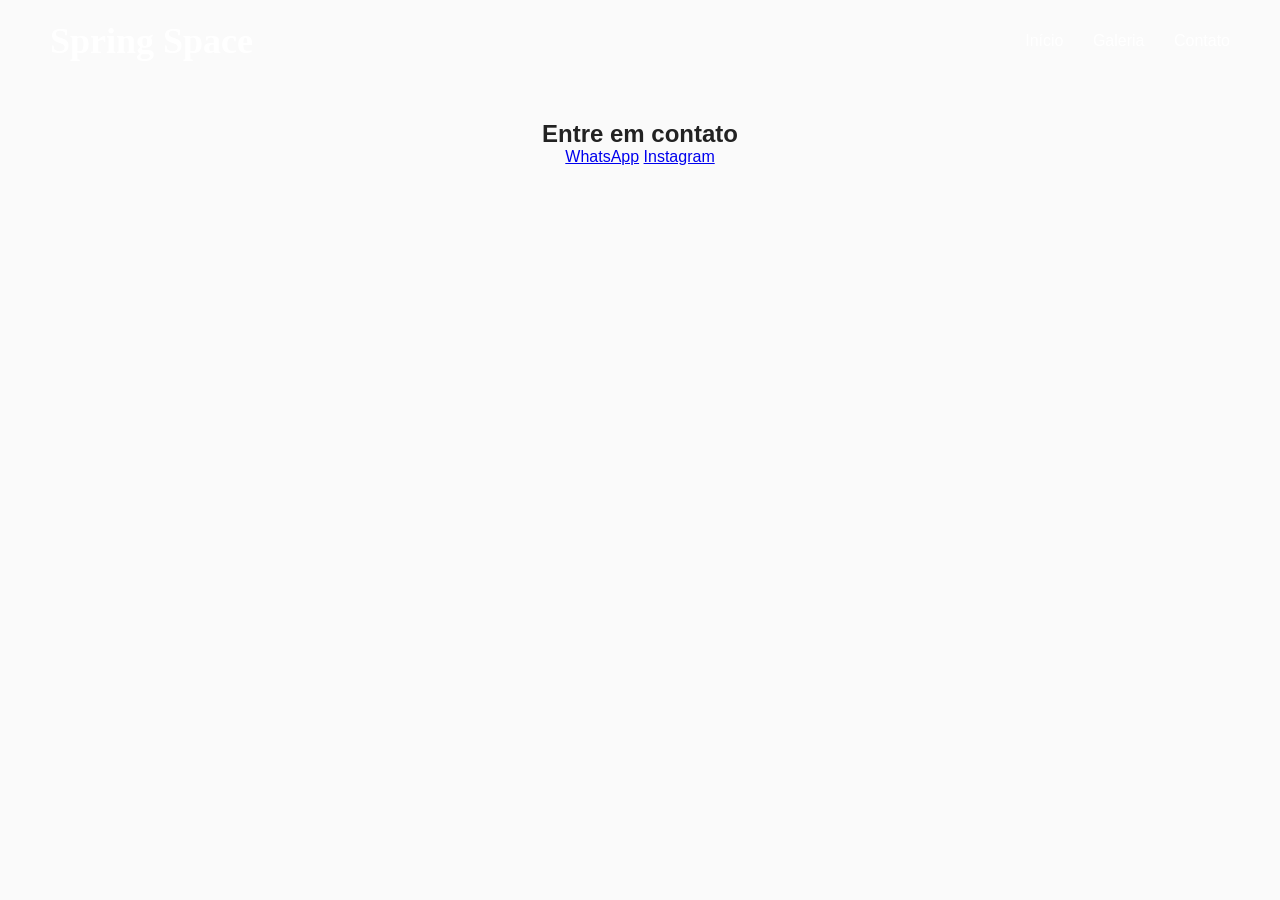
==== contato.html @ cb0e1561 "Add files via upload" ====
<!DOCTYPE html>
<html lang="pt-br">
<head>
<meta charset="UTF-8">
<title>Contato</title>
<link rel="stylesheet" href="css/style.css">
</head>
<body>

<header>
    <h1 class="logo">Spring Space</h1>
    <nav>
        <a href="index.html">Início</a>
        <a href="galeria.html">Galeria</a>
        <a href="contato.html">Contato</a>
    </nav>
</header>

<section class="contato">
<h2>Entre em contato</h2>

<a href="https://wa.me/5518981238921" class="btn">WhatsApp</a>

<a href="https://www.instagram.com/spri.gnspace" class="btn insta">
Instagram
</a>

</section>

</body>
</html>
---- css/style.css ----
/* RESET */
* {
    margin: 0;
    padding: 0;
    box-sizing: border-box;
}

body {
    font-family: 'Poppins', sans-serif;
    background: #fafafa;
    color: #222;
}

/* HEADER TRANSPARENTE */
header {
    position: fixed;
    width: 100%;
    top: 0;
    padding: 20px 50px;
    display: flex;
    justify-content: space-between;
    align-items: center;
    transition: 0.4s;
    z-index: 1000;
}

header.scrolled {
    background: rgba(0,0,0,0.7);
    backdrop-filter: blur(10px);
}

/* LOGO ASSINATURA */
.logo {
    font-family: 'Great Vibes', cursive;
    font-size: 36px;
    color: white;
}

/* MENU */
nav a {
    margin-left: 25px;
    color: white;
    text-decoration: none;
    position: relative;
}

/* LINHA ANIMADA */
nav a::after {
    content: "";
    width: 0%;
    height: 2px;
    background: white;
    position: absolute;
    left: 0;
    bottom: -5px;
    transition: 0.3s;
}

nav a:hover::after {
    width: 100%;
}

/* HERO COM IMAGEM */
.hero {
    height: 100vh;
    background: url('../assets/evento1/1.jpg') center/cover no-repeat;
    display: flex;
    align-items: center;
    justify-content: center;
    text-align: center;
    color: white;
    position: relative;
}

/* OVERLAY ESCURO */
.hero::before {
    content: "";
    position: absolute;
    width: 100%;
    height: 100%;
    background: rgba(0,0,0,0.5);
}

/* TEXTO HERO */
.hero h2 {
    position: relative;
    font-size: 48px;
    max-width: 700px;
    animation: fadeUp 1.5s ease;
}

/* GALERIA */
.galeria {
    padding: 100px 40px;
    display: grid;
    grid-template-columns: repeat(auto-fit, minmax(300px,1fr));
    gap: 25px;
}

/* EVENTO */
.evento {
    background: white;
    border-radius: 15px;
    overflow: hidden;
    box-shadow: 0 8px 25px rgba(0,0,0,0.1);
    transition: 0.4s;
    opacity: 0;
    transform: translateY(40px);
}

/* ANIMAÇÃO AO APARECER */
.evento.show {
    opacity: 1;
    transform: translateY(0);
}

/* HOVER LUXO */
.evento:hover {
    transform: scale(1.03);
}

/* IMG */
.evento img {
    width: 100%;
    height: 250px;
    object-fit: cover;
    cursor: pointer;
}

/* TEXTO */
.evento p {
    padding: 15px;
}

/* LIGHTBOX */
.lightbox {
    position: fixed;
    display: none;
    top: 0;
    left: 0;
    width: 100%;
    height: 100%;
    background: rgba(0,0,0,0.9);
    justify-content: center;
    align-items: center;
}

.lightbox img {
    max-width: 90%;
    max-height: 90%;
}

/* BOTÃO WHATSAPP */
.whatsapp {
    position: fixed;
    bottom: 20px;
    right: 20px;
    background: #25d366;
    color: white;
    padding: 15px 18px;
    border-radius: 50%;
    font-size: 22px;
    text-decoration: none;
    box-shadow: 0 5px 15px rgba(0,0,0,0.3);
}

/* CONTATO */
.contato {
    padding: 120px 20px;
    text-align: center;
}

/* ANIMAÇÃO */
@keyframes fadeUp {
    from {
        opacity: 0;
        transform: translateY(30px);
    }
    to {
        opacity: 1;
        transform: translateY(0);
    }
}
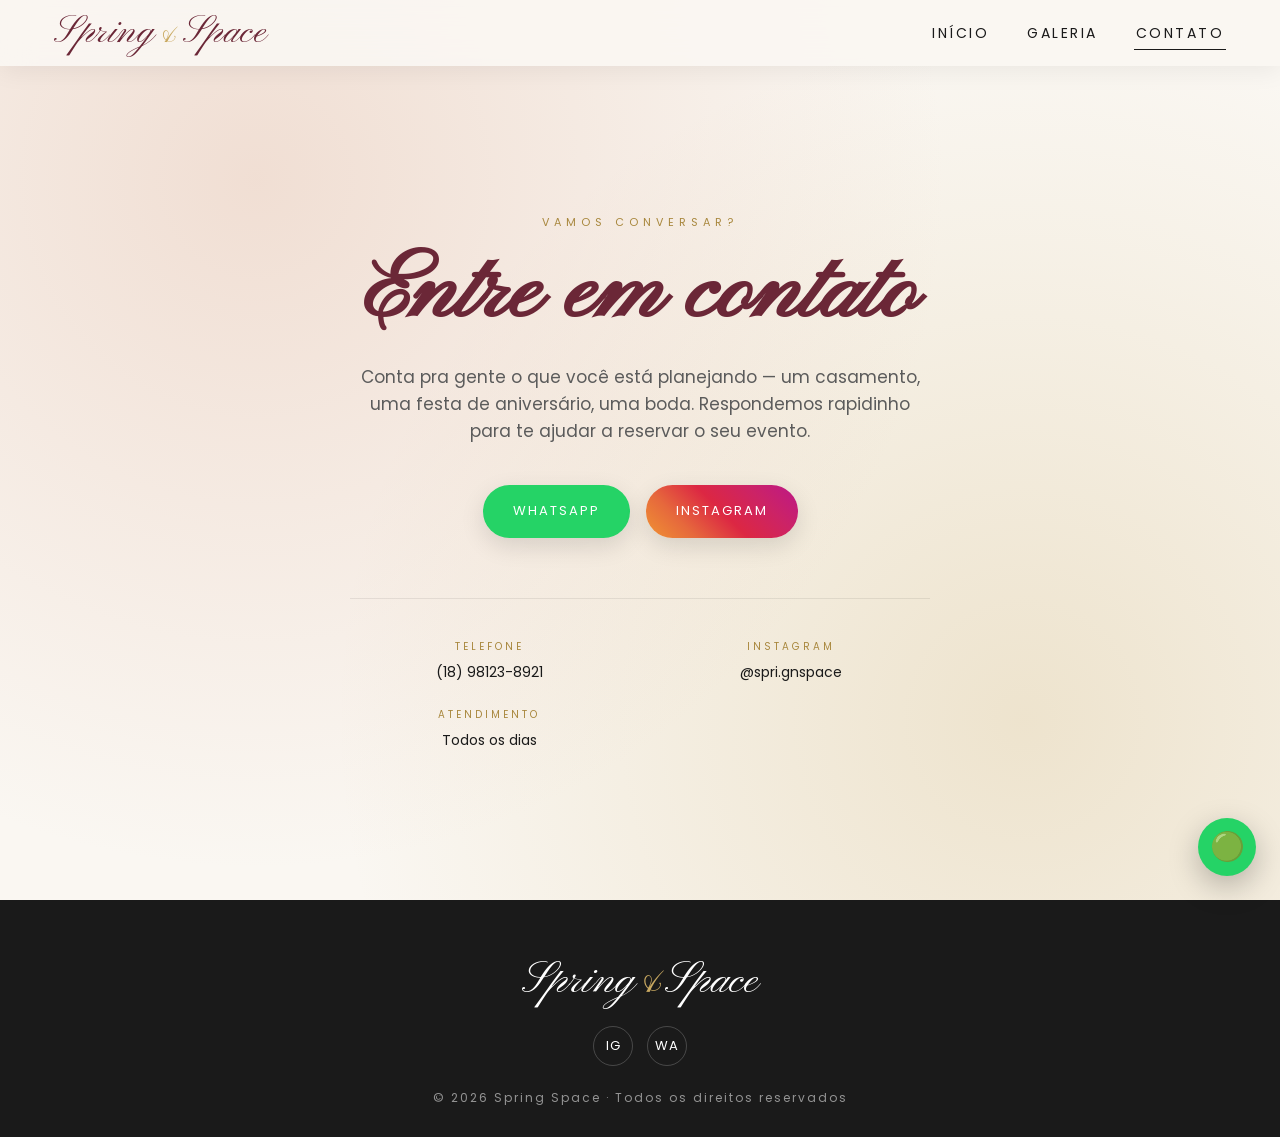
==== commit 07a45e03: "Redesign: professional look, signature logo, animations, video-ready gallery - New palette (ivory/ro" ====
--- a/contato.html
+++ b/contato.html
@@ -1,31 +1,72 @@
-<!DOCTYPE html>
-<html lang="pt-br">
-<head>
-<meta charset="UTF-8">
-<title>Contato</title>
-<link rel="stylesheet" href="css/style.css">
-</head>
-<body>
-
-<header>
-    <h1 class="logo">Spring Space</h1>
-    <nav>
-        <a href="index.html">Início</a>
-        <a href="galeria.html">Galeria</a>
-        <a href="contato.html">Contato</a>
-    </nav>
-</header>
-
-<section class="contato">
-<h2>Entre em contato</h2>
-
-<a href="https://wa.me/5518981238921" class="btn">WhatsApp</a>
-
-<a href="https://www.instagram.com/spri.gnspace" class="btn insta">
-Instagram
-</a>
-
-</section>
-
-</body>
-</html>+<!DOCTYPE html>
+<html lang="pt-br">
+<head>
+<meta charset="UTF-8">
+<meta name="viewport" content="width=device-width, initial-scale=1">
+<title>Contato · Spring Space</title>
+<meta name="description" content="Entre em contato com o Spring Space pelo WhatsApp ou Instagram e agende uma visita ao espaço.">
+
+<link rel="preconnect" href="https://fonts.googleapis.com">
+<link rel="preconnect" href="https://fonts.gstatic.com" crossorigin>
+<link href="https://fonts.googleapis.com/css2?family=Playfair+Display:ital,wght@0,400;0,500;0,600;1,400&family=Pinyon+Script&family=Great+Vibes&family=Poppins:wght@300;400;500;600&display=swap" rel="stylesheet">
+
+<link rel="stylesheet" href="css/style.css">
+</head>
+<body>
+
+<header id="site-header" class="scrolled">
+    <div class="logo"><a href="index.html">Spring<span class="amp">&amp;</span>Space</a></div>
+    <button class="burger" id="burger" aria-label="Abrir menu"><span></span><span></span><span></span></button>
+    <nav id="site-nav">
+        <a href="index.html">Início</a>
+        <a href="galeria.html">Galeria</a>
+        <a href="contato.html" class="active">Contato</a>
+    </nav>
+</header>
+
+<section class="contato">
+    <div class="contato-card reveal">
+        <span class="eyebrow">Vamos conversar?</span>
+        <h2>Entre em contato</h2>
+        <p>Conta pra gente o que você está planejando — um casamento, uma festa de aniversário, uma boda. Respondemos rapidinho para te ajudar a reservar o seu evento.</p>
+
+        <div class="contato-buttons">
+            <a href="https://wa.me/5518981238921" class="btn-contato whats" target="_blank" rel="noopener">
+                <span>WhatsApp</span>
+            </a>
+            <a href="https://www.instagram.com/spri.gnspace" class="btn-contato insta" target="_blank" rel="noopener">
+                <span>Instagram</span>
+            </a>
+        </div>
+
+        <div class="contato-info">
+            <div>
+                <div class="label">Telefone</div>
+                <div class="value">(18) 98123-8921</div>
+            </div>
+            <div>
+                <div class="label">Instagram</div>
+                <div class="value">@spri.gnspace</div>
+            </div>
+            <div>
+                <div class="label">Atendimento</div>
+                <div class="value">Todos os dias</div>
+            </div>
+        </div>
+    </div>
+</section>
+
+<footer>
+    <div class="foot-sig">Spring<span class="amp">&amp;</span>Space</div>
+    <div class="socials">
+        <a href="https://www.instagram.com/spri.gnspace" target="_blank" rel="noopener">IG</a>
+        <a href="https://wa.me/5518981238921" target="_blank" rel="noopener">WA</a>
+    </div>
+    <p class="copy">© <span id="year">2026</span> Spring Space · Todos os direitos reservados</p>
+</footer>
+
+<a href="https://wa.me/5518981238921" class="whatsapp-float" target="_blank" rel="noopener" aria-label="WhatsApp">🟢</a>
+
+<script src="js/script.js"></script>
+</body>
+</html>
--- a/css/style.css
+++ b/css/style.css
@@ -1,183 +1,977 @@
-/* RESET */
-* {
-    margin: 0;
-    padding: 0;
-    box-sizing: border-box;
-}
-
-body {
-    font-family: 'Poppins', sans-serif;
-    background: #fafafa;
-    color: #222;
-}
-
-/* HEADER TRANSPARENTE */
-header {
-    position: fixed;
-    width: 100%;
-    top: 0;
-    padding: 20px 50px;
-    display: flex;
-    justify-content: space-between;
-    align-items: center;
-    transition: 0.4s;
-    z-index: 1000;
-}
-
-header.scrolled {
-    background: rgba(0,0,0,0.7);
-    backdrop-filter: blur(10px);
-}
-
-/* LOGO ASSINATURA */
-.logo {
-    font-family: 'Great Vibes', cursive;
-    font-size: 36px;
-    color: white;
-}
-
-/* MENU */
-nav a {
-    margin-left: 25px;
-    color: white;
-    text-decoration: none;
-    position: relative;
-}
-
-/* LINHA ANIMADA */
-nav a::after {
-    content: "";
-    width: 0%;
-    height: 2px;
-    background: white;
-    position: absolute;
-    left: 0;
-    bottom: -5px;
-    transition: 0.3s;
-}
-
-nav a:hover::after {
-    width: 100%;
-}
-
-/* HERO COM IMAGEM */
-.hero {
-    height: 100vh;
-    background: url('../assets/evento1/1.jpg') center/cover no-repeat;
-    display: flex;
-    align-items: center;
-    justify-content: center;
-    text-align: center;
-    color: white;
-    position: relative;
-}
-
-/* OVERLAY ESCURO */
-.hero::before {
-    content: "";
-    position: absolute;
-    width: 100%;
-    height: 100%;
-    background: rgba(0,0,0,0.5);
-}
-
-/* TEXTO HERO */
-.hero h2 {
-    position: relative;
-    font-size: 48px;
-    max-width: 700px;
-    animation: fadeUp 1.5s ease;
-}
-
-/* GALERIA */
-.galeria {
-    padding: 100px 40px;
-    display: grid;
-    grid-template-columns: repeat(auto-fit, minmax(300px,1fr));
-    gap: 25px;
-}
-
-/* EVENTO */
-.evento {
-    background: white;
-    border-radius: 15px;
-    overflow: hidden;
-    box-shadow: 0 8px 25px rgba(0,0,0,0.1);
-    transition: 0.4s;
-    opacity: 0;
-    transform: translateY(40px);
-}
-
-/* ANIMAÇÃO AO APARECER */
-.evento.show {
-    opacity: 1;
-    transform: translateY(0);
-}
-
-/* HOVER LUXO */
-.evento:hover {
-    transform: scale(1.03);
-}
-
-/* IMG */
-.evento img {
-    width: 100%;
-    height: 250px;
-    object-fit: cover;
-    cursor: pointer;
-}
-
-/* TEXTO */
-.evento p {
-    padding: 15px;
-}
-
-/* LIGHTBOX */
-.lightbox {
-    position: fixed;
-    display: none;
-    top: 0;
-    left: 0;
-    width: 100%;
-    height: 100%;
-    background: rgba(0,0,0,0.9);
-    justify-content: center;
-    align-items: center;
-}
-
-.lightbox img {
-    max-width: 90%;
-    max-height: 90%;
-}
-
-/* BOTÃO WHATSAPP */
-.whatsapp {
-    position: fixed;
-    bottom: 20px;
-    right: 20px;
-    background: #25d366;
-    color: white;
-    padding: 15px 18px;
-    border-radius: 50%;
-    font-size: 22px;
-    text-decoration: none;
-    box-shadow: 0 5px 15px rgba(0,0,0,0.3);
-}
-
-/* CONTATO */
-.contato {
-    padding: 120px 20px;
-    text-align: center;
-}
-
-/* ANIMAÇÃO */
-@keyframes fadeUp {
-    from {
-        opacity: 0;
-        transform: translateY(30px);
-    }
-    to {
-        opacity: 1;
-        transform: translateY(0);
-    }
-}+/* =========================================================
+   Spring Space — Visual Identity
+   Palette: ivory, rose, burgundy, gold, charcoal
+   Type:    Playfair Display (serif) + Poppins (body) + Pinyon Script (signature)
+   ========================================================= */
+
+:root {
+    --ivory: #faf7f2;
+    --cream: #f2ebe1;
+    --rose:  #e7c6b5;
+    --gold:  #c9a961;
+    --gold-dark: #a8873d;
+    --burgundy: #6b2737;
+    --charcoal: #1a1a1a;
+    --muted: #5b5b5b;
+    --white: #ffffff;
+    --shadow-sm: 0 4px 14px rgba(0,0,0,0.08);
+    --shadow-md: 0 14px 40px rgba(0,0,0,0.18);
+    --shadow-lg: 0 30px 80px rgba(0,0,0,0.35);
+    --radius: 14px;
+    --ease: cubic-bezier(.22,.61,.36,1);
+}
+
+/* RESET */
+*, *::before, *::after {
+    margin: 0;
+    padding: 0;
+    box-sizing: border-box;
+}
+
+html { scroll-behavior: smooth; }
+
+body {
+    font-family: 'Poppins', system-ui, sans-serif;
+    background: var(--ivory);
+    color: var(--charcoal);
+    line-height: 1.6;
+    overflow-x: hidden;
+    -webkit-font-smoothing: antialiased;
+}
+
+img { display: block; max-width: 100%; }
+
+/* =========================================================
+   HEADER / NAV
+   ========================================================= */
+header {
+    position: fixed;
+    inset: 0 0 auto 0;
+    padding: 22px 54px;
+    display: flex;
+    justify-content: space-between;
+    align-items: center;
+    z-index: 1000;
+    transition: background .4s var(--ease), padding .4s var(--ease), box-shadow .4s var(--ease);
+}
+
+header.scrolled {
+    background: rgba(250, 247, 242, 0.92);
+    backdrop-filter: blur(16px);
+    -webkit-backdrop-filter: blur(16px);
+    padding: 14px 54px;
+    box-shadow: 0 6px 24px rgba(0,0,0,0.06);
+}
+
+/* Signature logo */
+.logo {
+    font-family: 'Pinyon Script', 'Great Vibes', cursive;
+    font-weight: 400;
+    font-size: clamp(30px, 3vw, 44px);
+    color: var(--white);
+    letter-spacing: .5px;
+    text-shadow: 0 2px 18px rgba(0,0,0,0.35);
+    transition: color .4s var(--ease), text-shadow .4s var(--ease);
+    line-height: 1;
+}
+.logo a { color: inherit; text-decoration: none; }
+.logo .amp { color: var(--gold); font-size: .85em; margin: 0 .05em; }
+
+header.scrolled .logo {
+    color: var(--burgundy);
+    text-shadow: none;
+}
+
+/* Nav */
+nav {
+    display: flex;
+    gap: 34px;
+    align-items: center;
+}
+nav a {
+    color: var(--white);
+    text-decoration: none;
+    font-size: 14px;
+    font-weight: 400;
+    letter-spacing: 2.5px;
+    text-transform: uppercase;
+    position: relative;
+    padding: 6px 2px;
+    transition: color .3s var(--ease);
+}
+nav a::after {
+    content: "";
+    position: absolute;
+    left: 0; bottom: 0;
+    width: 0%; height: 1.5px;
+    background: currentColor;
+    transition: width .4s var(--ease);
+}
+nav a:hover::after,
+nav a.active::after { width: 100%; }
+header.scrolled nav a { color: var(--charcoal); }
+
+/* Mobile burger */
+.burger {
+    display: none;
+    width: 30px; height: 22px;
+    background: transparent;
+    border: none;
+    cursor: pointer;
+    position: relative;
+}
+.burger span {
+    position: absolute;
+    left: 0; right: 0;
+    height: 2px;
+    background: var(--white);
+    transition: transform .35s var(--ease), top .35s var(--ease), opacity .2s var(--ease), background .35s var(--ease);
+}
+.burger span:nth-child(1) { top: 2px; }
+.burger span:nth-child(2) { top: 10px; }
+.burger span:nth-child(3) { top: 18px; }
+header.scrolled .burger span { background: var(--charcoal); }
+.burger.open span:nth-child(1) { top: 10px; transform: rotate(45deg); }
+.burger.open span:nth-child(2) { opacity: 0; }
+.burger.open span:nth-child(3) { top: 10px; transform: rotate(-45deg); }
+
+/* =========================================================
+   HERO
+   ========================================================= */
+.hero {
+    position: relative;
+    min-height: 100vh;
+    display: flex;
+    align-items: center;
+    justify-content: center;
+    text-align: center;
+    color: var(--white);
+    overflow: hidden;
+}
+.hero-slides {
+    position: absolute; inset: 0;
+    z-index: 0;
+}
+.hero-slide {
+    position: absolute; inset: 0;
+    background-size: cover;
+    background-position: center;
+    opacity: 0;
+    transform: scale(1.08);
+    transition: opacity 1.6s var(--ease), transform 8s ease-out;
+}
+.hero-slide.active {
+    opacity: 1;
+    transform: scale(1);
+}
+.hero::before {
+    content: "";
+    position: absolute; inset: 0;
+    background: linear-gradient(180deg, rgba(0,0,0,.35) 0%, rgba(0,0,0,.55) 100%);
+    z-index: 1;
+}
+.hero-content {
+    position: relative;
+    z-index: 2;
+    padding: 0 24px;
+    max-width: 900px;
+}
+.hero .brand-signature {
+    font-family: 'Pinyon Script', 'Great Vibes', cursive;
+    font-size: clamp(64px, 11vw, 150px);
+    line-height: 1;
+    color: var(--white);
+    text-shadow: 0 6px 40px rgba(0,0,0,.45);
+    opacity: 0;
+    transform: translateY(30px);
+    animation: signatureIn 1.8s var(--ease) forwards;
+}
+.hero .brand-signature .amp {
+    color: var(--gold);
+    font-size: .85em;
+    display: inline-block;
+    margin: 0 .08em;
+}
+.hero .kicker {
+    display: inline-block;
+    font-size: 12px;
+    letter-spacing: 5px;
+    text-transform: uppercase;
+    margin-bottom: 18px;
+    color: var(--gold);
+    opacity: 0;
+    animation: fadeUp .9s var(--ease) .3s forwards;
+}
+.hero .tagline {
+    margin-top: 18px;
+    font-family: 'Playfair Display', serif;
+    font-weight: 400;
+    font-size: clamp(18px, 2.2vw, 26px);
+    font-style: italic;
+    letter-spacing: .5px;
+    opacity: 0;
+    animation: fadeUp 1s var(--ease) 1s forwards;
+}
+.hero .hero-cta {
+    margin-top: 36px;
+    display: inline-flex;
+    gap: 14px;
+    flex-wrap: wrap;
+    justify-content: center;
+    opacity: 0;
+    animation: fadeUp 1s var(--ease) 1.4s forwards;
+}
+.scroll-hint {
+    position: absolute;
+    bottom: 28px;
+    left: 50%;
+    transform: translateX(-50%);
+    z-index: 2;
+    color: var(--white);
+    font-size: 11px;
+    letter-spacing: 3px;
+    text-transform: uppercase;
+    opacity: .85;
+    display: flex;
+    flex-direction: column;
+    align-items: center;
+    gap: 8px;
+}
+.scroll-hint .line {
+    width: 1px; height: 40px;
+    background: var(--white);
+    position: relative;
+    overflow: hidden;
+}
+.scroll-hint .line::after {
+    content: "";
+    position: absolute;
+    top: -40px; left: 0;
+    width: 100%; height: 40px;
+    background: var(--gold);
+    animation: scrollLine 2.4s var(--ease) infinite;
+}
+
+/* =========================================================
+   BUTTONS
+   ========================================================= */
+.btn {
+    position: relative;
+    display: inline-flex;
+    align-items: center;
+    gap: 10px;
+    padding: 14px 32px;
+    font-size: 12px;
+    letter-spacing: 3px;
+    text-transform: uppercase;
+    text-decoration: none;
+    border: 1.5px solid currentColor;
+    color: var(--white);
+    background: transparent;
+    overflow: hidden;
+    transition: color .35s var(--ease), border-color .35s var(--ease), transform .35s var(--ease);
+    cursor: pointer;
+}
+.btn::before {
+    content: "";
+    position: absolute;
+    inset: 0;
+    background: var(--white);
+    transform: translateY(101%);
+    transition: transform .45s var(--ease);
+    z-index: 0;
+}
+.btn > * { position: relative; z-index: 1; }
+.btn:hover { color: var(--burgundy); border-color: var(--white); }
+.btn:hover::before { transform: translateY(0); }
+
+.btn-solid {
+    color: var(--charcoal);
+    background: var(--gold);
+    border-color: var(--gold);
+}
+.btn-solid::before { background: var(--burgundy); }
+.btn-solid:hover { color: var(--white); border-color: var(--burgundy); }
+
+/* =========================================================
+   GENERIC SECTION
+   ========================================================= */
+section { padding: clamp(70px, 10vw, 130px) 24px; }
+.container { max-width: 1200px; margin: 0 auto; }
+
+.section-head {
+    text-align: center;
+    margin-bottom: 60px;
+}
+.section-head .eyebrow {
+    display: inline-block;
+    font-size: 11px;
+    letter-spacing: 5px;
+    text-transform: uppercase;
+    color: var(--gold-dark);
+    margin-bottom: 14px;
+}
+.section-head h2 {
+    font-family: 'Playfair Display', serif;
+    font-weight: 500;
+    font-size: clamp(30px, 4.5vw, 52px);
+    color: var(--burgundy);
+    margin-bottom: 12px;
+    line-height: 1.15;
+}
+.section-head h2 em {
+    font-family: 'Pinyon Script', cursive;
+    font-style: normal;
+    color: var(--gold);
+    font-size: 1.25em;
+    font-weight: 400;
+}
+.section-head p {
+    max-width: 680px;
+    margin: 0 auto;
+    color: var(--muted);
+    font-size: 16px;
+}
+
+/* =========================================================
+   ABOUT
+   ========================================================= */
+.sobre {
+    background:
+        radial-gradient(circle at 80% 20%, rgba(201,169,97,0.08), transparent 60%),
+        var(--ivory);
+    position: relative;
+}
+.sobre-grid {
+    display: grid;
+    grid-template-columns: 1fr 1fr;
+    gap: clamp(30px, 6vw, 80px);
+    align-items: center;
+}
+.sobre-text h2 {
+    font-family: 'Playfair Display', serif;
+    font-weight: 500;
+    font-size: clamp(30px, 4vw, 48px);
+    color: var(--burgundy);
+    line-height: 1.15;
+    margin-bottom: 22px;
+}
+.sobre-text h2 em {
+    font-family: 'Pinyon Script', cursive;
+    font-style: normal;
+    color: var(--gold);
+    font-size: 1.2em;
+}
+.sobre-text .eyebrow {
+    display: inline-block;
+    font-size: 11px;
+    letter-spacing: 5px;
+    text-transform: uppercase;
+    color: var(--gold-dark);
+    margin-bottom: 14px;
+}
+.sobre-text p {
+    color: var(--muted);
+    margin-bottom: 18px;
+}
+.sobre-image {
+    position: relative;
+    aspect-ratio: 4/5;
+    border-radius: var(--radius);
+    overflow: hidden;
+    box-shadow: var(--shadow-md);
+}
+.sobre-image img {
+    width: 100%; height: 100%;
+    object-fit: cover;
+    transition: transform 1.2s var(--ease);
+}
+.sobre-image:hover img { transform: scale(1.05); }
+.sobre-image::before {
+    content: "";
+    position: absolute;
+    inset: -20px;
+    border: 2px solid var(--gold);
+    border-radius: var(--radius);
+    z-index: -1;
+    transform: translate(24px, 24px);
+}
+
+/* =========================================================
+   SERVIÇOS
+   ========================================================= */
+.servicos { background: var(--cream); }
+.servicos-grid {
+    display: grid;
+    grid-template-columns: repeat(auto-fit, minmax(230px, 1fr));
+    gap: 24px;
+}
+.servico {
+    background: var(--white);
+    padding: 40px 28px;
+    border-radius: var(--radius);
+    text-align: center;
+    box-shadow: var(--shadow-sm);
+    transition: transform .5s var(--ease), box-shadow .5s var(--ease);
+    border: 1px solid transparent;
+}
+.servico:hover {
+    transform: translateY(-8px);
+    box-shadow: var(--shadow-md);
+    border-color: var(--gold);
+}
+.servico .icon {
+    font-size: 32px;
+    margin-bottom: 14px;
+    display: inline-block;
+    transition: transform .5s var(--ease);
+}
+.servico:hover .icon { transform: scale(1.15) rotate(-6deg); }
+.servico h3 {
+    font-family: 'Playfair Display', serif;
+    font-weight: 500;
+    font-size: 20px;
+    color: var(--burgundy);
+    margin-bottom: 8px;
+}
+.servico p {
+    color: var(--muted);
+    font-size: 14px;
+}
+
+/* =========================================================
+   GALLERY PREVIEW (home)
+   ========================================================= */
+.preview-grid {
+    display: grid;
+    grid-template-columns: repeat(3, 1fr);
+    gap: 14px;
+    margin-bottom: 40px;
+}
+.preview-grid .tile {
+    position: relative;
+    overflow: hidden;
+    border-radius: var(--radius);
+    aspect-ratio: 4/5;
+    box-shadow: var(--shadow-sm);
+}
+.preview-grid .tile:nth-child(1) { grid-row: span 2; aspect-ratio: auto; }
+.preview-grid .tile img {
+    width: 100%; height: 100%;
+    object-fit: cover;
+    transition: transform 1.2s var(--ease), filter .6s var(--ease);
+}
+.preview-grid .tile:hover img { transform: scale(1.08); filter: brightness(.85); }
+.preview-grid .tile::after {
+    content: "";
+    position: absolute;
+    inset: 0;
+    background: linear-gradient(180deg, transparent 55%, rgba(0,0,0,.55));
+    opacity: 0;
+    transition: opacity .4s var(--ease);
+}
+.preview-grid .tile:hover::after { opacity: 1; }
+.preview-cta { text-align: center; }
+
+/* =========================================================
+   GALERIA (full page)
+   ========================================================= */
+.galeria-page { padding-top: 160px; }
+
+.gallery-filters {
+    display: flex;
+    justify-content: center;
+    flex-wrap: wrap;
+    gap: 10px;
+    margin-bottom: 50px;
+}
+.gallery-filters button {
+    background: transparent;
+    border: 1px solid rgba(0,0,0,0.12);
+    color: var(--charcoal);
+    padding: 10px 22px;
+    font-size: 12px;
+    letter-spacing: 2.5px;
+    text-transform: uppercase;
+    font-family: inherit;
+    cursor: pointer;
+    border-radius: 999px;
+    transition: all .35s var(--ease);
+}
+.gallery-filters button:hover { border-color: var(--gold); color: var(--gold-dark); }
+.gallery-filters button.active {
+    background: var(--burgundy);
+    color: var(--white);
+    border-color: var(--burgundy);
+}
+
+.galeria {
+    display: grid;
+    grid-template-columns: repeat(auto-fit, minmax(300px, 1fr));
+    gap: 26px;
+    max-width: 1280px;
+    margin: 0 auto;
+}
+
+.evento {
+    position: relative;
+    background: var(--white);
+    border-radius: var(--radius);
+    overflow: hidden;
+    box-shadow: var(--shadow-sm);
+    transition: transform .5s var(--ease), box-shadow .5s var(--ease);
+    opacity: 0;
+    transform: translateY(40px);
+    cursor: pointer;
+}
+.evento.show { opacity: 1; transform: translateY(0); }
+.evento:hover {
+    transform: translateY(-6px);
+    box-shadow: var(--shadow-md);
+}
+.evento-media {
+    position: relative;
+    aspect-ratio: 4/5;
+    overflow: hidden;
+}
+.evento-media img, .evento-media video {
+    width: 100%; height: 100%;
+    object-fit: cover;
+    transition: transform 1.2s var(--ease);
+}
+.evento:hover .evento-media img,
+.evento:hover .evento-media video { transform: scale(1.08); }
+.evento-media::after {
+    content: "";
+    position: absolute;
+    inset: 0;
+    background: linear-gradient(180deg, transparent 50%, rgba(0,0,0,.7));
+    pointer-events: none;
+}
+.evento-badge {
+    position: absolute;
+    top: 14px; left: 14px;
+    background: rgba(255,255,255,.9);
+    color: var(--burgundy);
+    font-size: 10px;
+    letter-spacing: 2px;
+    text-transform: uppercase;
+    padding: 6px 12px;
+    border-radius: 999px;
+    z-index: 2;
+}
+.evento-count {
+    position: absolute;
+    bottom: 14px; right: 14px;
+    color: var(--white);
+    font-size: 12px;
+    letter-spacing: 1.5px;
+    z-index: 2;
+    display: flex;
+    align-items: center;
+    gap: 6px;
+}
+.evento-caption {
+    position: absolute;
+    bottom: 0; left: 0; right: 0;
+    padding: 28px 22px 22px;
+    color: var(--white);
+    z-index: 2;
+}
+.evento-caption h3 {
+    font-family: 'Playfair Display', serif;
+    font-weight: 500;
+    font-size: 22px;
+    margin-bottom: 6px;
+}
+.evento-caption p {
+    font-size: 13px;
+    opacity: .92;
+    line-height: 1.5;
+}
+
+/* Video card badge */
+.evento.is-video .evento-media::before {
+    content: "▶";
+    position: absolute;
+    top: 50%; left: 50%;
+    transform: translate(-50%, -50%);
+    z-index: 3;
+    width: 68px; height: 68px;
+    display: flex;
+    align-items: center;
+    justify-content: center;
+    border-radius: 50%;
+    background: rgba(255,255,255,.92);
+    color: var(--burgundy);
+    font-size: 22px;
+    box-shadow: 0 8px 30px rgba(0,0,0,.4);
+    transition: transform .4s var(--ease);
+}
+.evento.is-video:hover .evento-media::before { transform: translate(-50%, -50%) scale(1.1); }
+
+/* Video placeholder (empty state) */
+.video-placeholder {
+    grid-column: 1 / -1;
+    background: linear-gradient(135deg, rgba(107,39,55,.06), rgba(201,169,97,.12));
+    border: 2px dashed rgba(107,39,55,.25);
+    border-radius: var(--radius);
+    padding: 60px 24px;
+    text-align: center;
+    color: var(--muted);
+}
+.video-placeholder h3 {
+    font-family: 'Playfair Display', serif;
+    color: var(--burgundy);
+    font-size: 22px;
+    margin-bottom: 8px;
+}
+.video-placeholder code {
+    background: rgba(0,0,0,.05);
+    padding: 2px 8px;
+    border-radius: 4px;
+    font-size: 13px;
+}
+
+/* =========================================================
+   LIGHTBOX
+   ========================================================= */
+.lightbox {
+    position: fixed;
+    inset: 0;
+    background: rgba(10,10,10,.94);
+    display: none;
+    justify-content: center;
+    align-items: center;
+    z-index: 2000;
+    padding: 40px 70px;
+    opacity: 0;
+    transition: opacity .4s var(--ease);
+}
+.lightbox.open { display: flex; opacity: 1; }
+.lightbox-content {
+    position: relative;
+    max-width: 1100px;
+    max-height: 90vh;
+    width: 100%;
+    display: flex;
+    align-items: center;
+    justify-content: center;
+}
+.lightbox-content img,
+.lightbox-content video {
+    max-width: 100%;
+    max-height: 85vh;
+    object-fit: contain;
+    border-radius: 6px;
+    box-shadow: var(--shadow-lg);
+    animation: lbIn .4s var(--ease);
+}
+.lightbox-close,
+.lightbox-prev,
+.lightbox-next {
+    position: absolute;
+    background: rgba(255,255,255,.08);
+    color: var(--white);
+    border: 1px solid rgba(255,255,255,.25);
+    width: 48px; height: 48px;
+    border-radius: 50%;
+    cursor: pointer;
+    display: flex;
+    align-items: center;
+    justify-content: center;
+    font-size: 20px;
+    font-family: inherit;
+    transition: background .3s var(--ease), transform .3s var(--ease);
+    z-index: 2;
+}
+.lightbox-close:hover,
+.lightbox-prev:hover,
+.lightbox-next:hover { background: var(--gold); color: var(--charcoal); border-color: var(--gold); }
+.lightbox-close { top: 24px; right: 24px; }
+.lightbox-prev  { left: 24px; top: 50%; transform: translateY(-50%); }
+.lightbox-next  { right: 24px; top: 50%; transform: translateY(-50%); }
+.lightbox-counter {
+    position: absolute;
+    bottom: 20px;
+    left: 50%;
+    transform: translateX(-50%);
+    color: rgba(255,255,255,.75);
+    font-size: 12px;
+    letter-spacing: 2px;
+}
+
+/* =========================================================
+   CTA STRIP
+   ========================================================= */
+.cta {
+    background:
+        linear-gradient(rgba(107,39,55,.75), rgba(107,39,55,.75)),
+        var(--bg, #333) center/cover no-repeat;
+    color: var(--white);
+    text-align: center;
+    padding: 120px 24px;
+}
+.cta h2 {
+    font-family: 'Playfair Display', serif;
+    font-weight: 500;
+    font-size: clamp(28px, 4vw, 46px);
+    margin-bottom: 14px;
+}
+.cta h2 em {
+    font-family: 'Pinyon Script', cursive;
+    font-style: normal;
+    color: var(--gold);
+    font-size: 1.25em;
+}
+.cta p {
+    max-width: 600px;
+    margin: 0 auto 30px;
+    opacity: .92;
+}
+
+/* =========================================================
+   CONTATO PAGE
+   ========================================================= */
+.contato {
+    min-height: 100vh;
+    display: flex;
+    align-items: center;
+    justify-content: center;
+    padding: 140px 24px 80px;
+    background:
+        radial-gradient(circle at 20% 20%, rgba(231,198,181,.5), transparent 55%),
+        radial-gradient(circle at 80% 80%, rgba(201,169,97,.25), transparent 55%),
+        var(--ivory);
+}
+.contato-card {
+    max-width: 620px;
+    text-align: center;
+    padding: 20px;
+}
+.contato-card .eyebrow {
+    display: inline-block;
+    font-size: 11px;
+    letter-spacing: 5px;
+    text-transform: uppercase;
+    color: var(--gold-dark);
+    margin-bottom: 14px;
+}
+.contato-card h2 {
+    font-family: 'Pinyon Script', cursive;
+    font-size: clamp(54px, 8vw, 96px);
+    color: var(--burgundy);
+    line-height: 1;
+    margin-bottom: 22px;
+}
+.contato-card p {
+    color: var(--muted);
+    margin-bottom: 40px;
+    font-size: 17px;
+}
+.contato-buttons {
+    display: flex;
+    gap: 16px;
+    flex-wrap: wrap;
+    justify-content: center;
+}
+
+.btn-contato {
+    display: inline-flex;
+    align-items: center;
+    gap: 12px;
+    padding: 16px 30px;
+    border-radius: 999px;
+    color: var(--white);
+    font-size: 13px;
+    letter-spacing: 2px;
+    text-transform: uppercase;
+    text-decoration: none;
+    transition: transform .35s var(--ease), box-shadow .35s var(--ease), background .35s var(--ease);
+    box-shadow: 0 8px 24px rgba(0,0,0,.12);
+}
+.btn-contato.whats { background: #25d366; }
+.btn-contato.whats:hover { background: #1fb559; transform: translateY(-3px); box-shadow: 0 12px 30px rgba(37,211,102,.4); }
+.btn-contato.insta {
+    background: linear-gradient(45deg,#f09433 0%,#e6683c 25%,#dc2743 50%,#cc2366 75%,#bc1888 100%);
+}
+.btn-contato.insta:hover { transform: translateY(-3px); box-shadow: 0 12px 30px rgba(220,39,67,.35); }
+
+.contato-info {
+    margin-top: 60px;
+    display: grid;
+    grid-template-columns: repeat(auto-fit, minmax(180px,1fr));
+    gap: 24px;
+    border-top: 1px solid rgba(0,0,0,.08);
+    padding-top: 40px;
+}
+.contato-info div { text-align: center; }
+.contato-info .label {
+    font-size: 10px;
+    letter-spacing: 3px;
+    text-transform: uppercase;
+    color: var(--gold-dark);
+    margin-bottom: 6px;
+}
+.contato-info .value { color: var(--charcoal); font-size: 14px; }
+
+/* =========================================================
+   FOOTER
+   ========================================================= */
+footer {
+    background: var(--charcoal);
+    color: rgba(255,255,255,.75);
+    padding: 60px 24px 30px;
+    text-align: center;
+}
+footer .foot-sig {
+    font-family: 'Pinyon Script', cursive;
+    color: var(--white);
+    font-size: 44px;
+    line-height: 1;
+    margin-bottom: 10px;
+}
+footer .foot-sig .amp { color: var(--gold); }
+footer .socials {
+    display: flex;
+    gap: 14px;
+    justify-content: center;
+    margin: 22px 0;
+}
+footer .socials a {
+    color: var(--white);
+    text-decoration: none;
+    width: 40px; height: 40px;
+    border: 1px solid rgba(255,255,255,.2);
+    border-radius: 50%;
+    display: inline-flex;
+    align-items: center;
+    justify-content: center;
+    font-size: 13px;
+    letter-spacing: 1px;
+    transition: background .3s var(--ease), color .3s var(--ease), border-color .3s var(--ease);
+}
+footer .socials a:hover { background: var(--gold); color: var(--charcoal); border-color: var(--gold); }
+footer .copy {
+    font-size: 12px;
+    letter-spacing: 2px;
+    opacity: .7;
+}
+
+/* =========================================================
+   FLOAT WHATSAPP
+   ========================================================= */
+.whatsapp-float {
+    position: fixed;
+    bottom: 24px;
+    right: 24px;
+    width: 58px; height: 58px;
+    background: #25d366;
+    color: var(--white);
+    border-radius: 50%;
+    display: flex;
+    align-items: center;
+    justify-content: center;
+    font-size: 28px;
+    text-decoration: none;
+    box-shadow: 0 10px 30px rgba(0,0,0,.25);
+    z-index: 999;
+    transition: transform .4s var(--ease), box-shadow .4s var(--ease);
+    animation: pulse 2.2s ease-in-out infinite;
+}
+.whatsapp-float:hover {
+    transform: scale(1.1);
+    box-shadow: 0 14px 40px rgba(37,211,102,.5);
+}
+
+/* =========================================================
+   REVEAL ON SCROLL
+   ========================================================= */
+.reveal {
+    opacity: 0;
+    transform: translateY(36px);
+    transition: opacity 1s var(--ease), transform 1s var(--ease);
+}
+.reveal.visible {
+    opacity: 1;
+    transform: translateY(0);
+}
+.reveal.delay-1 { transition-delay: .15s; }
+.reveal.delay-2 { transition-delay: .3s; }
+.reveal.delay-3 { transition-delay: .45s; }
+
+/* =========================================================
+   KEYFRAMES
+   ========================================================= */
+@keyframes fadeUp {
+    from { opacity: 0; transform: translateY(24px); }
+    to   { opacity: 1; transform: translateY(0); }
+}
+@keyframes signatureIn {
+    0%   { opacity: 0; transform: translateY(30px) scale(.95); letter-spacing: 8px; }
+    60%  { opacity: 1; letter-spacing: 1px; }
+    100% { opacity: 1; transform: translateY(0) scale(1); letter-spacing: .5px; }
+}
+@keyframes scrollLine {
+    0%   { top: -40px; }
+    100% { top: 40px; }
+}
+@keyframes lbIn {
+    from { opacity: 0; transform: scale(.96); }
+    to   { opacity: 1; transform: scale(1); }
+}
+@keyframes pulse {
+    0%, 100% { box-shadow: 0 10px 30px rgba(0,0,0,.25), 0 0 0 0 rgba(37,211,102,.45); }
+    50%      { box-shadow: 0 10px 30px rgba(0,0,0,.25), 0 0 0 16px rgba(37,211,102,0); }
+}
+
+/* =========================================================
+   RESPONSIVE
+   ========================================================= */
+@media (max-width: 900px) {
+    header { padding: 16px 22px; }
+    header.scrolled { padding: 12px 22px; }
+    .burger { display: block; }
+    nav {
+        position: fixed;
+        top: 0; right: 0;
+        height: 100vh;
+        width: min(80vw, 320px);
+        background: var(--ivory);
+        flex-direction: column;
+        justify-content: center;
+        align-items: flex-start;
+        padding: 60px 36px;
+        gap: 22px;
+        transform: translateX(100%);
+        transition: transform .5s var(--ease);
+        box-shadow: -10px 0 30px rgba(0,0,0,.2);
+    }
+    nav.open { transform: translateX(0); }
+    nav a { color: var(--charcoal); font-size: 16px; }
+    header.scrolled nav a { color: var(--charcoal); }
+
+    .sobre-grid { grid-template-columns: 1fr; }
+    .sobre-image::before { inset: -12px; transform: translate(14px, 14px); }
+    .preview-grid { grid-template-columns: repeat(2, 1fr); }
+    .preview-grid .tile:nth-child(1) { grid-row: auto; aspect-ratio: 4/5; }
+    .lightbox { padding: 24px 14px; }
+    .lightbox-prev { left: 10px; }
+    .lightbox-next { right: 10px; }
+}
+
+@media (max-width: 520px) {
+    header { padding: 14px 18px; }
+    .preview-grid { grid-template-columns: 1fr; }
+    .galeria { grid-template-columns: 1fr; }
+    .whatsapp-float { width: 52px; height: 52px; font-size: 24px; }
+}
+
+@media (prefers-reduced-motion: reduce) {
+    *, *::before, *::after {
+        animation: none !important;
+        transition: none !important;
+    }
+    .hero-slide { opacity: 1; }
+    .hero-slide:not(.active) { opacity: 0; }
+}
